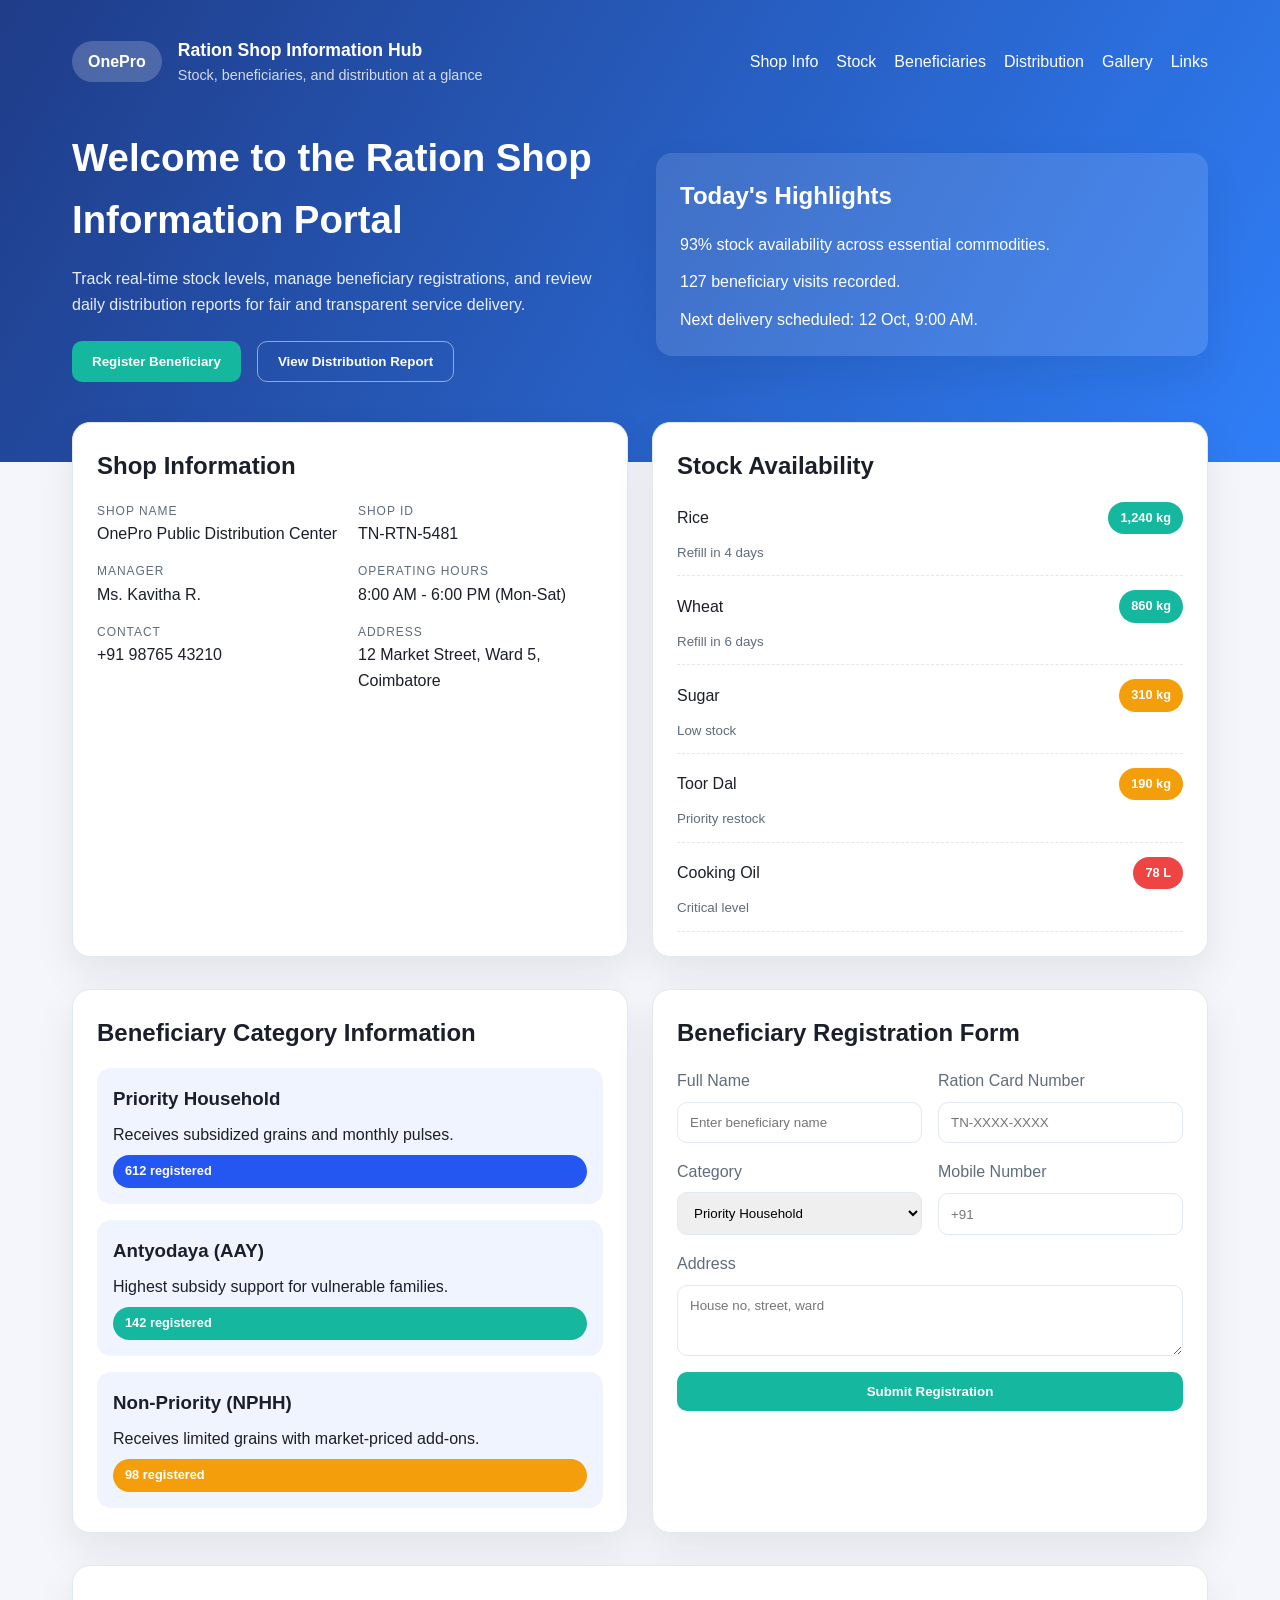
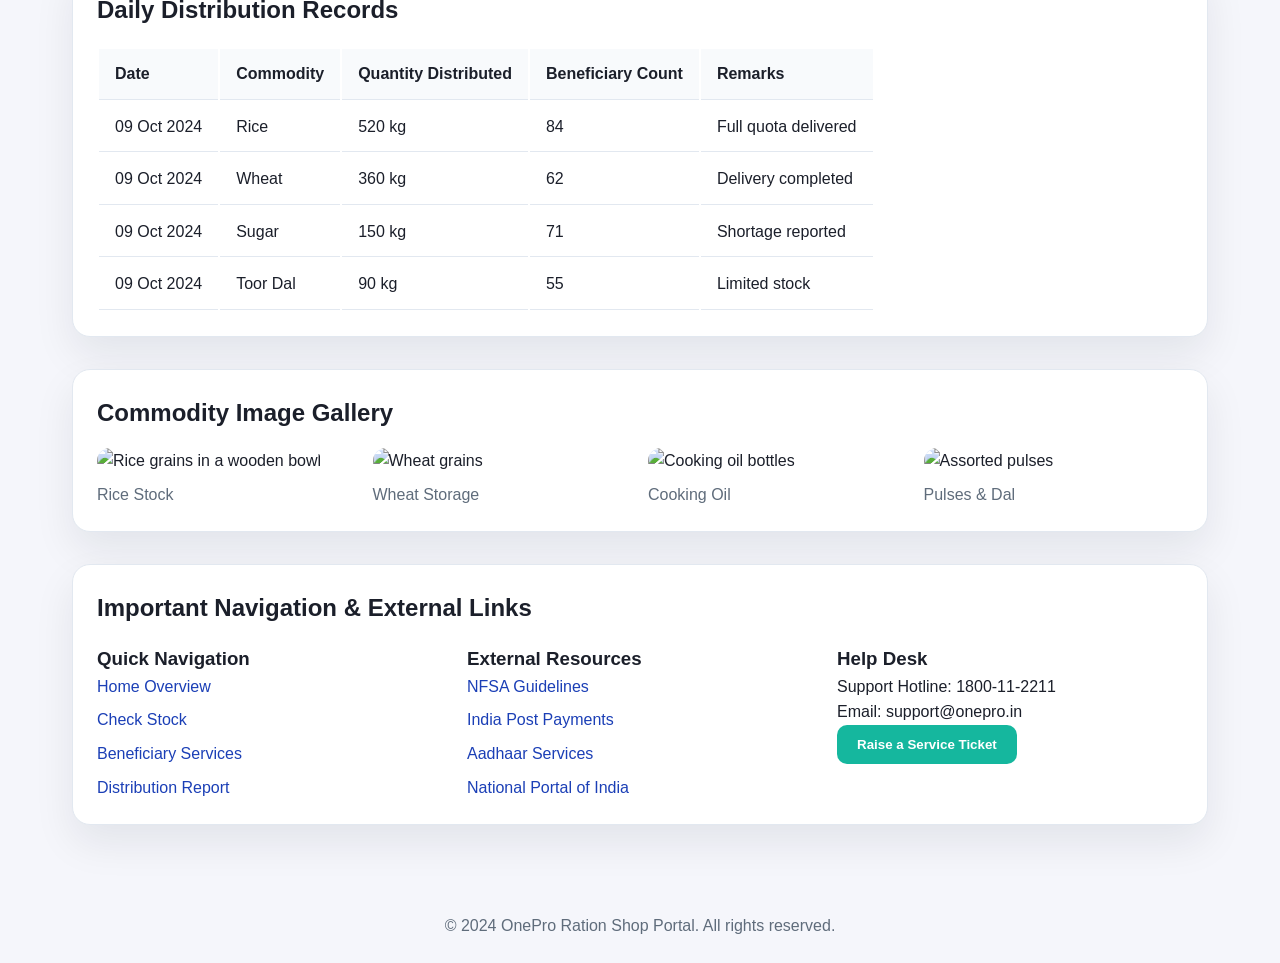
==== index.html @ 74645be6 "Add ration shop info portal layout" ====
<!doctype html>
<html lang="en">
  <head>
    <meta charset="UTF-8" />
    <meta name="viewport" content="width=device-width, initial-scale=1.0" />
    <title>OnePro Ration Shop Portal</title>
    <link rel="stylesheet" href="styles.css" />
  </head>
  <body>
    <header class="hero" id="home">
      <nav class="top-nav">
        <div class="brand">
          <span class="badge">OnePro</span>
          <div>
            <p class="brand-title">Ration Shop Information Hub</p>
            <p class="brand-subtitle">Stock, beneficiaries, and distribution at a glance</p>
          </div>
        </div>
        <div class="nav-links">
          <a href="#shop-info">Shop Info</a>
          <a href="#stock">Stock</a>
          <a href="#beneficiaries">Beneficiaries</a>
          <a href="#distribution">Distribution</a>
          <a href="#gallery">Gallery</a>
          <a href="#links">Links</a>
        </div>
      </nav>

      <section class="hero-content">
        <div>
          <h1>Welcome to the Ration Shop Information Portal</h1>
          <p>
            Track real-time stock levels, manage beneficiary registrations, and review daily
            distribution reports for fair and transparent service delivery.
          </p>
          <div class="hero-actions">
            <button class="primary">Register Beneficiary</button>
            <button class="ghost">View Distribution Report</button>
          </div>
        </div>
        <div class="hero-card">
          <h2>Today&apos;s Highlights</h2>
          <ul>
            <li>93% stock availability across essential commodities.</li>
            <li>127 beneficiary visits recorded.</li>
            <li>Next delivery scheduled: 12 Oct, 9:00 AM.</li>
          </ul>
        </div>
      </section>
    </header>

    <main>
      <section class="card-grid" id="shop-info">
        <article class="info-card">
          <h2>Shop Information</h2>
          <div class="info-grid">
            <div>
              <p class="label">Shop Name</p>
              <p>OnePro Public Distribution Center</p>
            </div>
            <div>
              <p class="label">Shop ID</p>
              <p>TN-RTN-5481</p>
            </div>
            <div>
              <p class="label">Manager</p>
              <p>Ms. Kavitha R.</p>
            </div>
            <div>
              <p class="label">Operating Hours</p>
              <p>8:00 AM - 6:00 PM (Mon-Sat)</p>
            </div>
            <div>
              <p class="label">Contact</p>
              <p>+91 98765 43210</p>
            </div>
            <div>
              <p class="label">Address</p>
              <p>12 Market Street, Ward 5, Coimbatore</p>
            </div>
          </div>
        </article>

        <article class="info-card" id="stock">
          <h2>Stock Availability</h2>
          <ul class="stock-list">
            <li>
              <span>Rice</span>
              <span class="pill success">1,240 kg</span>
              <small>Refill in 4 days</small>
            </li>
            <li>
              <span>Wheat</span>
              <span class="pill success">860 kg</span>
              <small>Refill in 6 days</small>
            </li>
            <li>
              <span>Sugar</span>
              <span class="pill warning">310 kg</span>
              <small>Low stock</small>
            </li>
            <li>
              <span>Toor Dal</span>
              <span class="pill warning">190 kg</span>
              <small>Priority restock</small>
            </li>
            <li>
              <span>Cooking Oil</span>
              <span class="pill danger">78 L</span>
              <small>Critical level</small>
            </li>
          </ul>
        </article>
      </section>

      <section class="split" id="beneficiaries">
        <div class="panel">
          <h2>Beneficiary Category Information</h2>
          <div class="category-card">
            <div>
              <h3>Priority Household</h3>
              <p>Receives subsidized grains and monthly pulses.</p>
              <span class="pill info">612 registered</span>
            </div>
            <div>
              <h3>Antyodaya (AAY)</h3>
              <p>Highest subsidy support for vulnerable families.</p>
              <span class="pill success">142 registered</span>
            </div>
            <div>
              <h3>Non-Priority (NPHH)</h3>
              <p>Receives limited grains with market-priced add-ons.</p>
              <span class="pill warning">98 registered</span>
            </div>
          </div>
        </div>

        <div class="panel">
          <h2>Beneficiary Registration Form</h2>
          <form class="form">
            <div class="form-row">
              <label>
                Full Name
                <input type="text" placeholder="Enter beneficiary name" />
              </label>
              <label>
                Ration Card Number
                <input type="text" placeholder="TN-XXXX-XXXX" />
              </label>
            </div>
            <div class="form-row">
              <label>
                Category
                <select>
                  <option>Priority Household</option>
                  <option>Antyodaya (AAY)</option>
                  <option>Non-Priority (NPHH)</option>
                </select>
              </label>
              <label>
                Mobile Number
                <input type="tel" placeholder="+91" />
              </label>
            </div>
            <label>
              Address
              <textarea rows="3" placeholder="House no, street, ward"></textarea>
            </label>
            <button class="primary" type="submit">Submit Registration</button>
          </form>
        </div>
      </section>

      <section class="info-card" id="distribution">
        <div class="card-header">
          <h2>Daily Distribution Records</h2>
          <div class="card-actions">
            <button class="ghost">Download CSV</button>
            <button class="ghost">Print Summary</button>
          </div>
        </div>
        <div class="table-wrapper">
          <table>
            <thead>
              <tr>
                <th>Date</th>
                <th>Commodity</th>
                <th>Quantity Distributed</th>
                <th>Beneficiary Count</th>
                <th>Remarks</th>
              </tr>
            </thead>
            <tbody>
              <tr>
                <td>09 Oct 2024</td>
                <td>Rice</td>
                <td>520 kg</td>
                <td>84</td>
                <td>Full quota delivered</td>
              </tr>
              <tr>
                <td>09 Oct 2024</td>
                <td>Wheat</td>
                <td>360 kg</td>
                <td>62</td>
                <td>Delivery completed</td>
              </tr>
              <tr>
                <td>09 Oct 2024</td>
                <td>Sugar</td>
                <td>150 kg</td>
                <td>71</td>
                <td>Shortage reported</td>
              </tr>
              <tr>
                <td>09 Oct 2024</td>
                <td>Toor Dal</td>
                <td>90 kg</td>
                <td>55</td>
                <td>Limited stock</td>
              </tr>
            </tbody>
          </table>
        </div>
      </section>

      <section class="info-card" id="gallery">
        <h2>Commodity Image Gallery</h2>
        <div class="gallery">
          <figure>
            <img
              src="https://images.unsplash.com/photo-1509440159596-0249088772ff?auto=format&fit=crop&w=500&q=80"
              alt="Rice grains in a wooden bowl"
            />
            <figcaption>Rice Stock</figcaption>
          </figure>
          <figure>
            <img
              src="https://images.unsplash.com/photo-1509440159596-0249088772ff?auto=format&fit=crop&w=500&q=80"
              alt="Wheat grains"
            />
            <figcaption>Wheat Storage</figcaption>
          </figure>
          <figure>
            <img
              src="https://images.unsplash.com/photo-1464226184884-fa280b87c399?auto=format&fit=crop&w=500&q=80"
              alt="Cooking oil bottles"
            />
            <figcaption>Cooking Oil</figcaption>
          </figure>
          <figure>
            <img
              src="https://images.unsplash.com/photo-1604908176997-125f25cc6f3d?auto=format&fit=crop&w=500&q=80"
              alt="Assorted pulses"
            />
            <figcaption>Pulses &amp; Dal</figcaption>
          </figure>
        </div>
      </section>

      <section class="info-card" id="links">
        <h2>Important Navigation &amp; External Links</h2>
        <div class="links-grid">
          <div>
            <h3>Quick Navigation</h3>
            <ul>
              <li><a href="#home">Home Overview</a></li>
              <li><a href="#stock">Check Stock</a></li>
              <li><a href="#beneficiaries">Beneficiary Services</a></li>
              <li><a href="#distribution">Distribution Report</a></li>
            </ul>
          </div>
          <div>
            <h3>External Resources</h3>
            <ul>
              <li><a href="https://nfsa.gov.in" target="_blank" rel="noreferrer">NFSA Guidelines</a></li>
              <li><a href="https://www.indiapost.gov.in" target="_blank" rel="noreferrer">India Post Payments</a></li>
              <li><a href="https://www.uidai.gov.in" target="_blank" rel="noreferrer">Aadhaar Services</a></li>
              <li><a href="https://www.india.gov.in" target="_blank" rel="noreferrer">National Portal of India</a></li>
            </ul>
          </div>
          <div>
            <h3>Help Desk</h3>
            <p>Support Hotline: 1800-11-2211</p>
            <p>Email: support@onepro.in</p>
            <button class="primary">Raise a Service Ticket</button>
          </div>
        </div>
      </section>
    </main>

    <footer>
      <p>© 2024 OnePro Ration Shop Portal. All rights reserved.</p>
    </footer>
  </body>
</html>
---- styles.css ----
:root {
  color-scheme: light;
  --bg: #f5f6fb;
  --card: #ffffff;
  --text: #1b1f2a;
  --muted: #5f6c7b;
  --primary: #2456f1;
  --primary-dark: #1b3fb6;
  --accent: #15b79e;
  --warning: #f59e0b;
  --danger: #ef4444;
  --border: #e2e8f0;
  --shadow: 0 18px 40px rgba(15, 23, 42, 0.08);
}

* {
  box-sizing: border-box;
  margin: 0;
  padding: 0;
  font-family: "Inter", "Segoe UI", sans-serif;
}

body {
  background: var(--bg);
  color: var(--text);
  line-height: 1.6;
}

.hero {
  background: linear-gradient(120deg, #1f3c88, #2f7ef7);
  color: #fff;
  padding: 36px 72px 80px;
}

.top-nav {
  display: flex;
  justify-content: space-between;
  align-items: center;
  gap: 24px;
  flex-wrap: wrap;
}

.brand {
  display: flex;
  align-items: center;
  gap: 16px;
}

.badge {
  background: rgba(255, 255, 255, 0.2);
  border-radius: 999px;
  padding: 8px 16px;
  font-weight: 600;
}

.brand-title {
  font-size: 1.1rem;
  font-weight: 600;
}

.brand-subtitle {
  font-size: 0.9rem;
  opacity: 0.8;
}

.nav-links {
  display: flex;
  gap: 18px;
  flex-wrap: wrap;
}

.nav-links a {
  color: #fff;
  text-decoration: none;
  font-weight: 500;
}

.hero-content {
  margin-top: 40px;
  display: grid;
  grid-template-columns: repeat(auto-fit, minmax(260px, 1fr));
  gap: 32px;
  align-items: center;
}

.hero-content h1 {
  font-size: clamp(2rem, 3vw, 2.8rem);
  margin-bottom: 16px;
}

.hero-content p {
  margin-bottom: 24px;
  opacity: 0.9;
}

.hero-actions {
  display: flex;
  gap: 16px;
  flex-wrap: wrap;
}

button {
  border: none;
  padding: 12px 20px;
  border-radius: 10px;
  font-weight: 600;
  cursor: pointer;
}

button.primary {
  background: var(--accent);
  color: #fff;
}

button.ghost {
  background: transparent;
  color: #fff;
  border: 1px solid rgba(255, 255, 255, 0.5);
}

.hero-card {
  background: rgba(255, 255, 255, 0.12);
  border-radius: 16px;
  padding: 24px;
  box-shadow: var(--shadow);
}

.hero-card ul {
  list-style: none;
  margin-top: 16px;
  display: grid;
  gap: 12px;
}

main {
  max-width: 1200px;
  margin: -40px auto 0;
  padding: 0 32px 64px;
  display: flex;
  flex-direction: column;
  gap: 32px;
}

.card-grid {
  display: grid;
  gap: 24px;
  grid-template-columns: repeat(auto-fit, minmax(280px, 1fr));
}

.info-card {
  background: var(--card);
  border-radius: 18px;
  padding: 24px;
  box-shadow: var(--shadow);
  border: 1px solid var(--border);
}

.info-grid {
  display: grid;
  grid-template-columns: repeat(auto-fit, minmax(180px, 1fr));
  gap: 16px;
  margin-top: 16px;
}

.label {
  font-size: 0.75rem;
  text-transform: uppercase;
  letter-spacing: 0.08em;
  color: var(--muted);
}

.stock-list {
  list-style: none;
  margin-top: 16px;
  display: grid;
  gap: 14px;
}

.stock-list li {
  display: grid;
  grid-template-columns: 1fr auto;
  gap: 8px;
  align-items: center;
  padding-bottom: 12px;
  border-bottom: 1px dashed var(--border);
}

.stock-list small {
  grid-column: 1 / -1;
  color: var(--muted);
}

.pill {
  padding: 6px 12px;
  border-radius: 999px;
  font-size: 0.8rem;
  font-weight: 600;
  color: #fff;
}

.pill.success {
  background: var(--accent);
}

.pill.warning {
  background: var(--warning);
}

.pill.danger {
  background: var(--danger);
}

.pill.info {
  background: var(--primary);
}

.split {
  display: grid;
  grid-template-columns: repeat(auto-fit, minmax(280px, 1fr));
  gap: 24px;
}

.panel {
  background: var(--card);
  border-radius: 18px;
  padding: 24px;
  border: 1px solid var(--border);
  box-shadow: var(--shadow);
}

.category-card {
  display: grid;
  gap: 16px;
  margin-top: 16px;
}

.category-card div {
  background: #f0f4ff;
  border-radius: 14px;
  padding: 16px;
  display: grid;
  gap: 8px;
}

.form {
  display: grid;
  gap: 16px;
  margin-top: 16px;
}

.form-row {
  display: grid;
  grid-template-columns: repeat(auto-fit, minmax(200px, 1fr));
  gap: 16px;
}

label {
  display: grid;
  gap: 8px;
  font-weight: 500;
  color: var(--muted);
}

input,
select,
textarea {
  padding: 12px;
  border-radius: 10px;
  border: 1px solid var(--border);
}

.card-header {
  display: flex;
  justify-content: space-between;
  align-items: center;
  flex-wrap: wrap;
  gap: 16px;
}

.card-actions {
  display: flex;
  gap: 12px;
  flex-wrap: wrap;
}

.table-wrapper {
  overflow-x: auto;
  margin-top: 16px;
}

th,
td {
  padding: 12px 16px;
  text-align: left;
  border-bottom: 1px solid var(--border);
}

th {
  background: #f8fafc;
  font-weight: 600;
}

.gallery {
  display: grid;
  grid-template-columns: repeat(auto-fit, minmax(200px, 1fr));
  gap: 16px;
  margin-top: 16px;
}

.gallery img {
  width: 100%;
  border-radius: 14px;
  height: 150px;
  object-fit: cover;
}

figcaption {
  margin-top: 8px;
  color: var(--muted);
}

.links-grid {
  display: grid;
  grid-template-columns: repeat(auto-fit, minmax(220px, 1fr));
  gap: 24px;
  margin-top: 16px;
}

.links-grid ul {
  list-style: none;
  display: grid;
  gap: 8px;
}

.links-grid a {
  text-decoration: none;
  color: var(--primary-dark);
  font-weight: 500;
}

footer {
  text-align: center;
  padding: 24px;
  color: var(--muted);
}

@media (max-width: 720px) {
  .hero {
    padding: 32px 24px 64px;
  }

  main {
    margin-top: -32px;
    padding: 0 20px 48px;
  }

  .card-header {
    flex-direction: column;
    align-items: flex-start;
  }
}
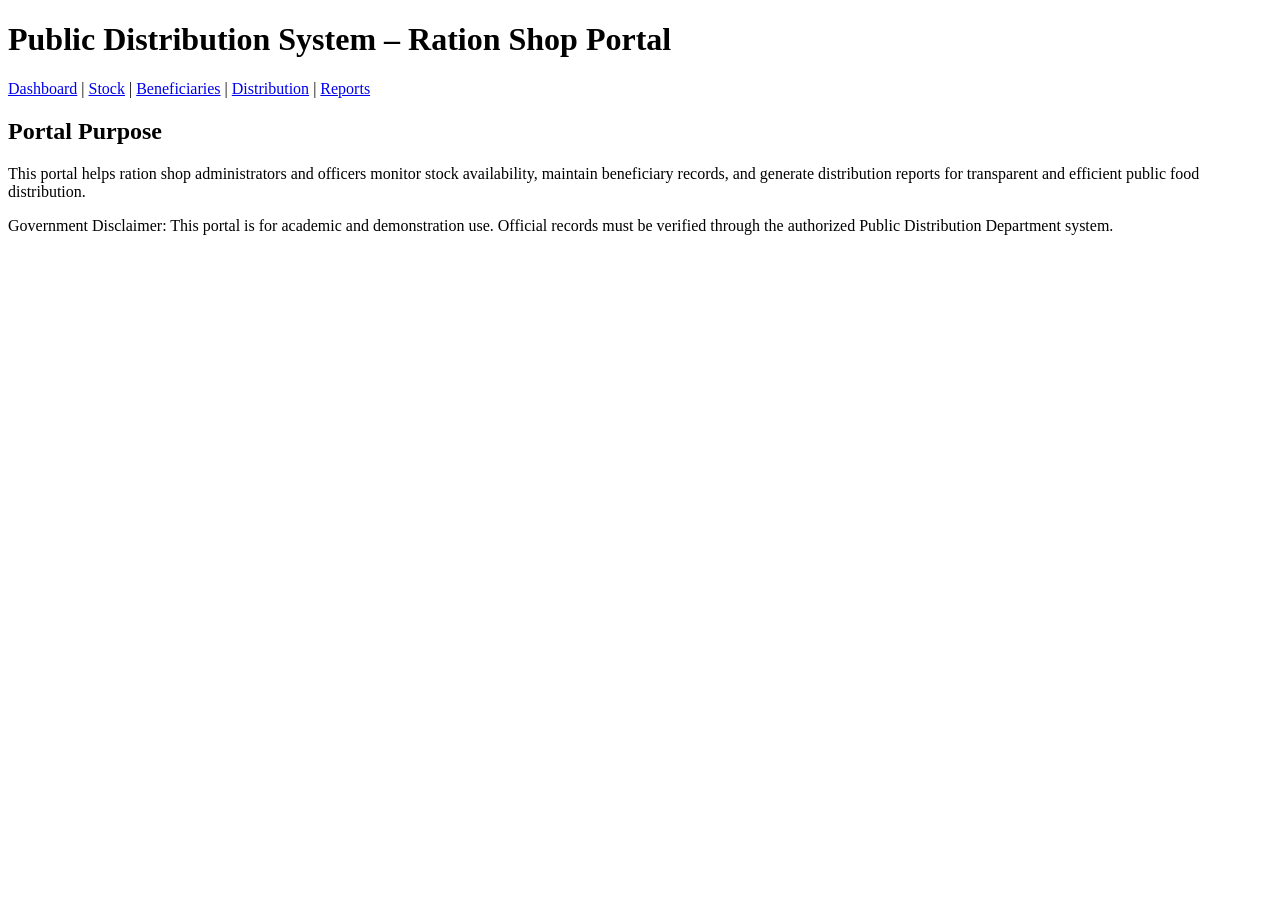
==== commit 98d1ba7a: "Create HTML deliverables for ration shop management tasks" ====
--- a/index.html
+++ b/index.html
@@ -1,296 +1,36 @@
 <!doctype html>
-<html lang="en">
+<html lang="en" dir="ltr">
   <head>
     <meta charset="UTF-8" />
     <meta name="viewport" content="width=device-width, initial-scale=1.0" />
-    <title>OnePro Ration Shop Portal</title>
-    <link rel="stylesheet" href="styles.css" />
+    <title>Public Distribution System – Ration Shop Portal</title>
   </head>
-  <body>
-    <header class="hero" id="home">
-      <nav class="top-nav">
-        <div class="brand">
-          <span class="badge">OnePro</span>
-          <div>
-            <p class="brand-title">Ration Shop Information Hub</p>
-            <p class="brand-subtitle">Stock, beneficiaries, and distribution at a glance</p>
-          </div>
-        </div>
-        <div class="nav-links">
-          <a href="#shop-info">Shop Info</a>
-          <a href="#stock">Stock</a>
-          <a href="#beneficiaries">Beneficiaries</a>
-          <a href="#distribution">Distribution</a>
-          <a href="#gallery">Gallery</a>
-          <a href="#links">Links</a>
-        </div>
+  <body id="home-page" class="portal" data-page="home">
+    <header title="Ration Shop Main Header">
+      <h1>Public Distribution System – Ration Shop Portal</h1>
+      <nav aria-label="Main Navigation">
+        <a href="#dashboard">Dashboard</a> |
+        <a href="stock-list.html">Stock</a> |
+        <a href="beneficiary-form.html">Beneficiaries</a> |
+        <a href="distribution-table.html">Distribution</a> |
+        <a href="important-links.html">Reports</a>
       </nav>
-
-      <section class="hero-content">
-        <div>
-          <h1>Welcome to the Ration Shop Information Portal</h1>
-          <p>
-            Track real-time stock levels, manage beneficiary registrations, and review daily
-            distribution reports for fair and transparent service delivery.
-          </p>
-          <div class="hero-actions">
-            <button class="primary">Register Beneficiary</button>
-            <button class="ghost">View Distribution Report</button>
-          </div>
-        </div>
-        <div class="hero-card">
-          <h2>Today&apos;s Highlights</h2>
-          <ul>
-            <li>93% stock availability across essential commodities.</li>
-            <li>127 beneficiary visits recorded.</li>
-            <li>Next delivery scheduled: 12 Oct, 9:00 AM.</li>
-          </ul>
-        </div>
-      </section>
     </header>
 
-    <main>
-      <section class="card-grid" id="shop-info">
-        <article class="info-card">
-          <h2>Shop Information</h2>
-          <div class="info-grid">
-            <div>
-              <p class="label">Shop Name</p>
-              <p>OnePro Public Distribution Center</p>
-            </div>
-            <div>
-              <p class="label">Shop ID</p>
-              <p>TN-RTN-5481</p>
-            </div>
-            <div>
-              <p class="label">Manager</p>
-              <p>Ms. Kavitha R.</p>
-            </div>
-            <div>
-              <p class="label">Operating Hours</p>
-              <p>8:00 AM - 6:00 PM (Mon-Sat)</p>
-            </div>
-            <div>
-              <p class="label">Contact</p>
-              <p>+91 98765 43210</p>
-            </div>
-            <div>
-              <p class="label">Address</p>
-              <p>12 Market Street, Ward 5, Coimbatore</p>
-            </div>
-          </div>
-        </article>
-
-        <article class="info-card" id="stock">
-          <h2>Stock Availability</h2>
-          <ul class="stock-list">
-            <li>
-              <span>Rice</span>
-              <span class="pill success">1,240 kg</span>
-              <small>Refill in 4 days</small>
-            </li>
-            <li>
-              <span>Wheat</span>
-              <span class="pill success">860 kg</span>
-              <small>Refill in 6 days</small>
-            </li>
-            <li>
-              <span>Sugar</span>
-              <span class="pill warning">310 kg</span>
-              <small>Low stock</small>
-            </li>
-            <li>
-              <span>Toor Dal</span>
-              <span class="pill warning">190 kg</span>
-              <small>Priority restock</small>
-            </li>
-            <li>
-              <span>Cooking Oil</span>
-              <span class="pill danger">78 L</span>
-              <small>Critical level</small>
-            </li>
-          </ul>
-        </article>
-      </section>
-
-      <section class="split" id="beneficiaries">
-        <div class="panel">
-          <h2>Beneficiary Category Information</h2>
-          <div class="category-card">
-            <div>
-              <h3>Priority Household</h3>
-              <p>Receives subsidized grains and monthly pulses.</p>
-              <span class="pill info">612 registered</span>
-            </div>
-            <div>
-              <h3>Antyodaya (AAY)</h3>
-              <p>Highest subsidy support for vulnerable families.</p>
-              <span class="pill success">142 registered</span>
-            </div>
-            <div>
-              <h3>Non-Priority (NPHH)</h3>
-              <p>Receives limited grains with market-priced add-ons.</p>
-              <span class="pill warning">98 registered</span>
-            </div>
-          </div>
-        </div>
-
-        <div class="panel">
-          <h2>Beneficiary Registration Form</h2>
-          <form class="form">
-            <div class="form-row">
-              <label>
-                Full Name
-                <input type="text" placeholder="Enter beneficiary name" />
-              </label>
-              <label>
-                Ration Card Number
-                <input type="text" placeholder="TN-XXXX-XXXX" />
-              </label>
-            </div>
-            <div class="form-row">
-              <label>
-                Category
-                <select>
-                  <option>Priority Household</option>
-                  <option>Antyodaya (AAY)</option>
-                  <option>Non-Priority (NPHH)</option>
-                </select>
-              </label>
-              <label>
-                Mobile Number
-                <input type="tel" placeholder="+91" />
-              </label>
-            </div>
-            <label>
-              Address
-              <textarea rows="3" placeholder="House no, street, ward"></textarea>
-            </label>
-            <button class="primary" type="submit">Submit Registration</button>
-          </form>
-        </div>
-      </section>
-
-      <section class="info-card" id="distribution">
-        <div class="card-header">
-          <h2>Daily Distribution Records</h2>
-          <div class="card-actions">
-            <button class="ghost">Download CSV</button>
-            <button class="ghost">Print Summary</button>
-          </div>
-        </div>
-        <div class="table-wrapper">
-          <table>
-            <thead>
-              <tr>
-                <th>Date</th>
-                <th>Commodity</th>
-                <th>Quantity Distributed</th>
-                <th>Beneficiary Count</th>
-                <th>Remarks</th>
-              </tr>
-            </thead>
-            <tbody>
-              <tr>
-                <td>09 Oct 2024</td>
-                <td>Rice</td>
-                <td>520 kg</td>
-                <td>84</td>
-                <td>Full quota delivered</td>
-              </tr>
-              <tr>
-                <td>09 Oct 2024</td>
-                <td>Wheat</td>
-                <td>360 kg</td>
-                <td>62</td>
-                <td>Delivery completed</td>
-              </tr>
-              <tr>
-                <td>09 Oct 2024</td>
-                <td>Sugar</td>
-                <td>150 kg</td>
-                <td>71</td>
-                <td>Shortage reported</td>
-              </tr>
-              <tr>
-                <td>09 Oct 2024</td>
-                <td>Toor Dal</td>
-                <td>90 kg</td>
-                <td>55</td>
-                <td>Limited stock</td>
-              </tr>
-            </tbody>
-          </table>
-        </div>
-      </section>
-
-      <section class="info-card" id="gallery">
-        <h2>Commodity Image Gallery</h2>
-        <div class="gallery">
-          <figure>
-            <img
-              src="https://images.unsplash.com/photo-1509440159596-0249088772ff?auto=format&fit=crop&w=500&q=80"
-              alt="Rice grains in a wooden bowl"
-            />
-            <figcaption>Rice Stock</figcaption>
-          </figure>
-          <figure>
-            <img
-              src="https://images.unsplash.com/photo-1509440159596-0249088772ff?auto=format&fit=crop&w=500&q=80"
-              alt="Wheat grains"
-            />
-            <figcaption>Wheat Storage</figcaption>
-          </figure>
-          <figure>
-            <img
-              src="https://images.unsplash.com/photo-1464226184884-fa280b87c399?auto=format&fit=crop&w=500&q=80"
-              alt="Cooking oil bottles"
-            />
-            <figcaption>Cooking Oil</figcaption>
-          </figure>
-          <figure>
-            <img
-              src="https://images.unsplash.com/photo-1604908176997-125f25cc6f3d?auto=format&fit=crop&w=500&q=80"
-              alt="Assorted pulses"
-            />
-            <figcaption>Pulses &amp; Dal</figcaption>
-          </figure>
-        </div>
-      </section>
-
-      <section class="info-card" id="links">
-        <h2>Important Navigation &amp; External Links</h2>
-        <div class="links-grid">
-          <div>
-            <h3>Quick Navigation</h3>
-            <ul>
-              <li><a href="#home">Home Overview</a></li>
-              <li><a href="#stock">Check Stock</a></li>
-              <li><a href="#beneficiaries">Beneficiary Services</a></li>
-              <li><a href="#distribution">Distribution Report</a></li>
-            </ul>
-          </div>
-          <div>
-            <h3>External Resources</h3>
-            <ul>
-              <li><a href="https://nfsa.gov.in" target="_blank" rel="noreferrer">NFSA Guidelines</a></li>
-              <li><a href="https://www.indiapost.gov.in" target="_blank" rel="noreferrer">India Post Payments</a></li>
-              <li><a href="https://www.uidai.gov.in" target="_blank" rel="noreferrer">Aadhaar Services</a></li>
-              <li><a href="https://www.india.gov.in" target="_blank" rel="noreferrer">National Portal of India</a></li>
-            </ul>
-          </div>
-          <div>
-            <h3>Help Desk</h3>
-            <p>Support Hotline: 1800-11-2211</p>
-            <p>Email: support@onepro.in</p>
-            <button class="primary">Raise a Service Ticket</button>
-          </div>
-        </div>
-      </section>
+    <main id="dashboard" title="Portal Overview">
+      <h2>Portal Purpose</h2>
+      <p>
+        This portal helps ration shop administrators and officers monitor stock availability,
+        maintain beneficiary records, and generate distribution reports for transparent and
+        efficient public food distribution.
+      </p>
     </main>
 
     <footer>
-      <p>© 2024 OnePro Ration Shop Portal. All rights reserved.</p>
+      <p>
+        Government Disclaimer: This portal is for academic and demonstration use. Official records
+        must be verified through the authorized Public Distribution Department system.
+      </p>
     </footer>
   </body>
 </html>
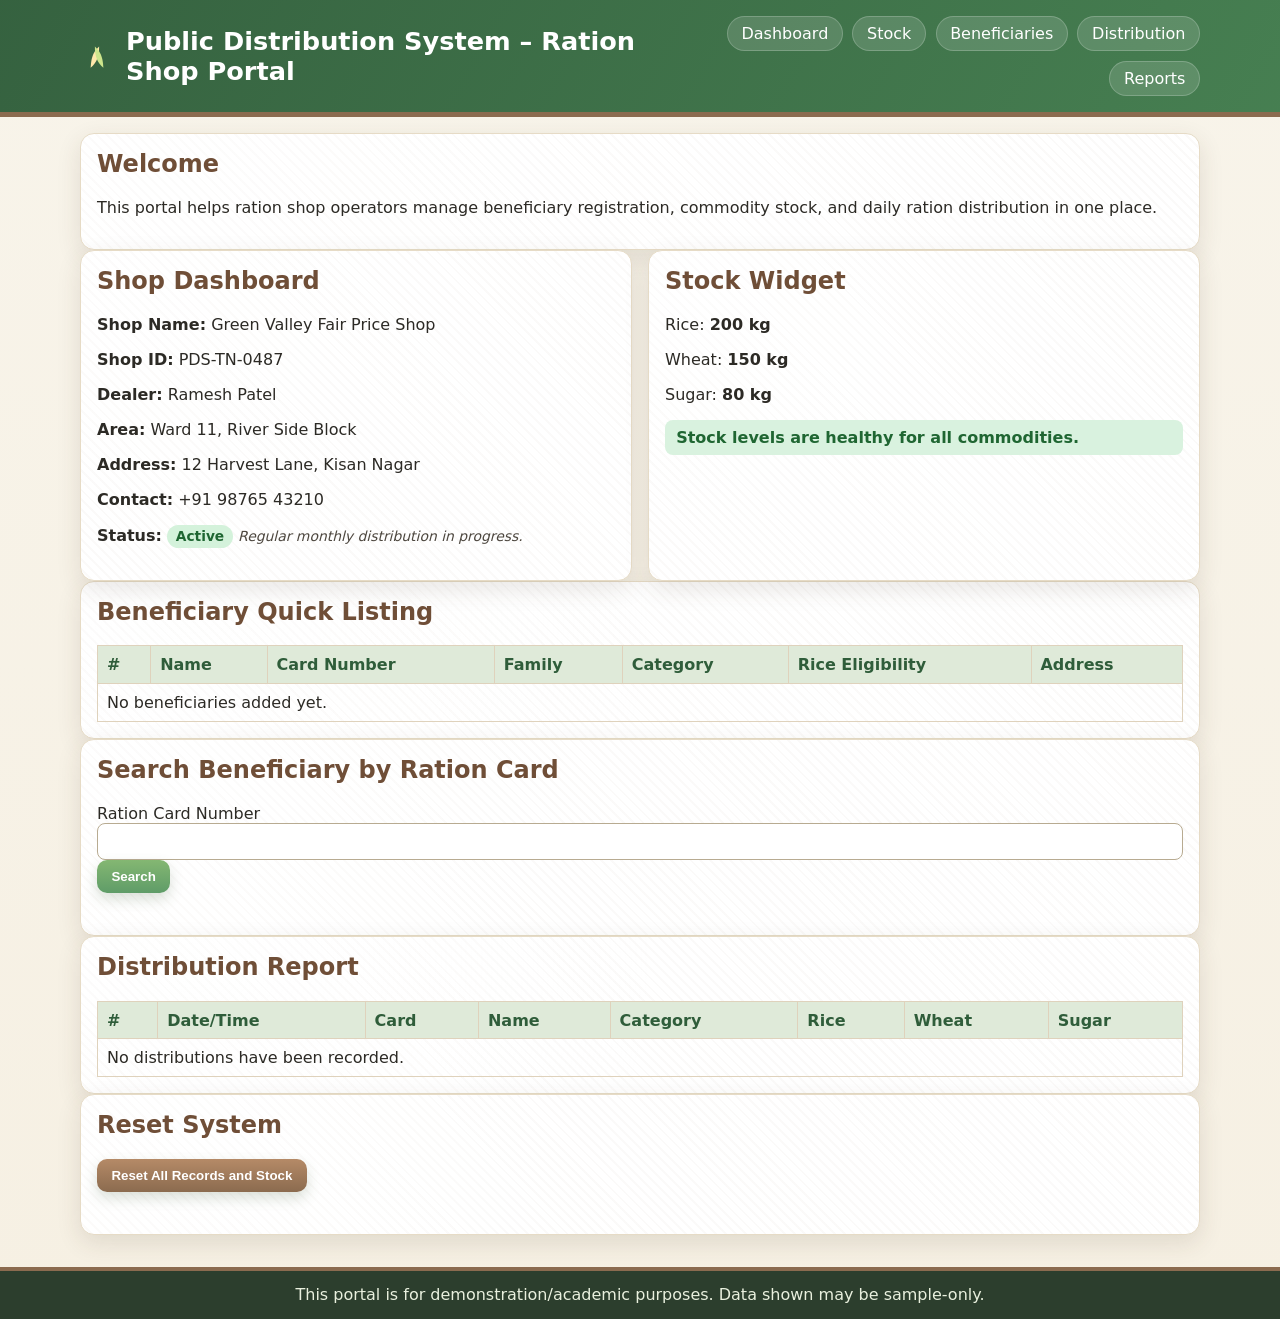
==== commit 24451d15: "Build complete multi-page PDS ration shop portal" ====
--- a/index.html
+++ b/index.html
@@ -1,36 +1,93 @@
 <!doctype html>
-<html lang="en" dir="ltr">
-  <head>
-    <meta charset="UTF-8" />
-    <meta name="viewport" content="width=device-width, initial-scale=1.0" />
-    <title>Public Distribution System – Ration Shop Portal</title>
-  </head>
-  <body id="home-page" class="portal" data-page="home">
-    <header title="Ration Shop Main Header">
-      <h1>Public Distribution System – Ration Shop Portal</h1>
-      <nav aria-label="Main Navigation">
-        <a href="#dashboard">Dashboard</a> |
-        <a href="stock-list.html">Stock</a> |
-        <a href="beneficiary-form.html">Beneficiaries</a> |
-        <a href="distribution-table.html">Distribution</a> |
-        <a href="important-links.html">Reports</a>
+<html lang="en">
+<head>
+  <meta charset="UTF-8" />
+  <meta name="viewport" content="width=device-width, initial-scale=1.0" />
+  <title>PDS Ration Shop Portal - Dashboard</title>
+  <link rel="stylesheet" href="styles.css" />
+</head>
+<body>
+  <header class="site-header">
+    <div class="site-header-wrap">
+      <div class="brand">
+        <svg class="grain-icon" viewBox="0 0 64 64" aria-hidden="true"><path fill="#ffe8ab" d="M20 54c12-10 16-22 16-40-9 8-15 18-16 40z"/><path fill="#cde58c" d="M44 54C32 44 28 32 28 14c9 8 15 18 16 40z"/></svg>
+        <h1>Public Distribution System – Ration Shop Portal</h1>
+      </div>
+      <nav class="site-nav" aria-label="Main menu">
+        <ul>
+          <li><a href="index.html">Dashboard</a></li>
+          <li><a href="stock-list.html">Stock</a></li>
+          <li><a href="beneficiary-form.html">Beneficiaries</a></li>
+          <li><a href="distribution-table.html">Distribution</a></li>
+          <li><a href="#reports">Reports</a></li>
+        </ul>
       </nav>
-    </header>
+    </div>
+  </header>
 
-    <main id="dashboard" title="Portal Overview">
-      <h2>Portal Purpose</h2>
-      <p>
-        This portal helps ration shop administrators and officers monitor stock availability,
-        maintain beneficiary records, and generate distribution reports for transparent and
-        efficient public food distribution.
-      </p>
-    </main>
+  <main class="container">
+    <section class="card">
+      <h2>Welcome</h2>
+      <p>This portal helps ration shop operators manage beneficiary registration, commodity stock, and daily ration distribution in one place.</p>
+    </section>
 
-    <footer>
-      <p>
-        Government Disclaimer: This portal is for academic and demonstration use. Official records
-        must be verified through the authorized Public Distribution Department system.
-      </p>
-    </footer>
-  </body>
+    <section class="shelf-grid">
+      <section class="card">
+        <h2>Shop Dashboard</h2>
+        <div data-shop-details></div>
+      </section>
+
+      <section class="card">
+        <h2>Stock Widget</h2>
+        <p>Rice: <strong data-stock-rice></strong></p>
+        <p>Wheat: <strong data-stock-wheat></strong></p>
+        <p>Sugar: <strong data-stock-sugar></strong></p>
+        <div data-low-stock-alert class="alert" aria-live="polite"></div>
+      </section>
+    </section>
+
+    <section class="card">
+      <h2>Beneficiary Quick Listing</h2>
+      <div class="table-wrap">
+        <table>
+          <thead>
+            <tr><th>#</th><th>Name</th><th>Card Number</th><th>Family</th><th>Category</th><th>Rice Eligibility</th><th>Address</th></tr>
+          </thead>
+          <tbody data-beneficiaries-body></tbody>
+        </table>
+      </div>
+    </section>
+
+    <section class="card">
+      <h2>Search Beneficiary by Ration Card</h2>
+      <form data-search-form>
+        <label for="search-card-index">Ration Card Number</label>
+        <input id="search-card-index" data-search-input required pattern="\d{10}" />
+        <button type="submit">Search</button>
+        <div data-search-output class="alert" aria-live="polite"></div>
+      </form>
+    </section>
+
+    <section class="card" id="reports">
+      <h2>Distribution Report</h2>
+      <div class="table-wrap">
+        <table>
+          <thead>
+            <tr><th>#</th><th>Date/Time</th><th>Card</th><th>Name</th><th>Category</th><th>Rice</th><th>Wheat</th><th>Sugar</th></tr>
+          </thead>
+          <tbody data-distribution-body></tbody>
+        </table>
+      </div>
+    </section>
+
+    <section class="card">
+      <h2>Reset System</h2>
+      <button id="reset-system-btn" class="btn-secondary">Reset All Records and Stock</button>
+      <div id="reset-status" class="alert" aria-live="polite"></div>
+    </section>
+  </main>
+
+  <footer class="site-footer">This portal is for demonstration/academic purposes. Data shown may be sample-only.</footer>
+  <script src="app.js"></script>
+</body>
 </html>
--- a/styles.css
+++ b/styles.css
@@ -0,0 +1,218 @@
+:root {
+  --green-900: #2f5d3a;
+  --green-700: #3f7a4b;
+  --green-500: #5f9c68;
+  --brown-700: #6f4e37;
+  --brown-500: #8b6b4f;
+  --cream-100: #f6f0e3;
+  --cream-200: #ebe2cf;
+  --text-900: #2c2a25;
+  --text-700: #4d473f;
+  --danger: #b53a2f;
+  --warning-bg: #fff3c2;
+  --card-shadow: 0 8px 24px rgba(63, 50, 35, 0.12);
+  --radius: 14px;
+}
+
+* { box-sizing: border-box; }
+
+body {
+  margin: 0;
+  font-family: "Segoe UI", system-ui, -apple-system, sans-serif;
+  background: linear-gradient(180deg, #f8f4ea, var(--cream-100));
+  color: var(--text-900);
+}
+
+a { color: var(--green-900); }
+
+img { max-width: 100%; display: block; }
+
+.site-header {
+  background: linear-gradient(120deg, rgba(47,93,58,0.97), rgba(63,122,75,0.96));
+  color: #fff;
+  padding: 1rem;
+  border-bottom: 5px solid var(--brown-500);
+}
+
+.brand {
+  display: flex;
+  align-items: center;
+  gap: 0.75rem;
+}
+
+.brand h1 {
+  margin: 0;
+  font-size: clamp(1.1rem, 3.4vw, 1.6rem);
+}
+
+.grain-icon { width: 34px; height: 34px; flex-shrink: 0; }
+
+.site-nav ul {
+  list-style: none;
+  margin: 1rem 0 0;
+  padding: 0;
+  display: flex;
+  flex-wrap: wrap;
+  gap: 0.6rem;
+}
+
+.site-nav a {
+  display: inline-block;
+  text-decoration: none;
+  background: rgba(255,255,255,0.14);
+  color: #fff;
+  padding: 0.45rem 0.85rem;
+  border-radius: 999px;
+  border: 1px solid rgba(255,255,255,0.2);
+}
+
+.site-nav a:hover { background: rgba(255,255,255,0.24); }
+
+.site-nav a:focus-visible,
+button:focus-visible,
+input:focus-visible,
+textarea:focus-visible,
+select:focus-visible {
+  outline: 3px solid #f9d06b;
+  outline-offset: 2px;
+}
+
+.container {
+  width: min(1120px, 94%);
+  margin: 1rem auto 2rem;
+}
+
+.shelf-grid {
+  display: grid;
+  gap: 1rem;
+  grid-template-columns: repeat(auto-fit, minmax(260px, 1fr));
+}
+
+.card {
+  background:
+    radial-gradient(circle at 10% 15%, rgba(255,255,255,0.35), transparent 45%),
+    repeating-linear-gradient(45deg, rgba(139,107,79,0.035), rgba(139,107,79,0.035) 2px, transparent 2px, transparent 7px),
+    #fff;
+  border: 1px solid #e6dbc6;
+  box-shadow: var(--card-shadow);
+  border-radius: var(--radius);
+  padding: 1rem;
+}
+
+.card h2, .card h3 { margin-top: 0; color: var(--brown-700); }
+
+button,
+.btn {
+  cursor: pointer;
+  border: none;
+  border-radius: 10px;
+  background: linear-gradient(180deg, #84b772, #5f9c68);
+  color: #fff;
+  font-weight: 600;
+  padding: 0.56rem 0.9rem;
+  box-shadow: 0 6px 14px rgba(70, 102, 60, 0.2);
+}
+
+button:hover,
+.btn:hover { filter: brightness(1.07); }
+
+.btn-secondary {
+  background: linear-gradient(180deg, #b58a67, #8b6b4f);
+}
+
+.form-grid {
+  display: grid;
+  gap: 0.75rem;
+  grid-template-columns: repeat(auto-fit, minmax(200px, 1fr));
+}
+
+.form-field {
+  display: flex;
+  flex-direction: column;
+  gap: 0.35rem;
+  border-bottom: 1px dotted #c2b7a2;
+  padding-bottom: 0.4rem;
+}
+
+input, select, textarea {
+  width: 100%;
+  padding: 0.5rem;
+  border: 1px solid #b8ab91;
+  border-radius: 8px;
+  font: inherit;
+}
+
+textarea { min-height: 84px; }
+
+.table-wrap { overflow-x: auto; }
+
+table {
+  width: 100%;
+  border-collapse: collapse;
+  min-width: 540px;
+}
+
+th, td {
+  border: 1px solid #dfd2bc;
+  padding: 0.56rem;
+  text-align: left;
+}
+
+th { background: #dfead9; color: #2f5d3a; }
+tr:nth-child(even) td { background: #fcf8ef; }
+
+.badge {
+  display: inline-block;
+  padding: 0.2rem 0.55rem;
+  border-radius: 999px;
+  font-weight: 600;
+  font-size: 0.86rem;
+}
+
+.badge-active { background: #d4f2db; color: #1f6632; }
+.badge-inactive { background: #f5d8d5; color: #8f2f26; }
+.badge-priority { background: #2f5d3a; color: #fff; }
+
+.alert {
+  margin-top: 0.6rem;
+  padding: 0.5rem 0.7rem;
+  border-radius: 8px;
+  font-weight: 600;
+}
+
+.alert-error { background: #f8d8d5; color: #7e2219; }
+.alert-warning { background: var(--warning-bg); color: #684f12; border: 1px solid #e5cc74; }
+.alert-success { background: #d9f2df; color: #1f6632; }
+.small { font-size: 0.87rem; color: var(--text-700); }
+.hidden { display: none; }
+
+dl { margin: 0; }
+dt { font-weight: 700; margin-top: 0.55rem; }
+dd { margin: 0 0 0.25rem 0.5rem; }
+
+.gallery-grid {
+  display: grid;
+  gap: 1rem;
+  grid-template-columns: repeat(auto-fit, minmax(220px, 1fr));
+}
+
+.site-footer {
+  background: #2c3e2d;
+  color: #e9f0de;
+  padding: 0.9rem;
+  text-align: center;
+  border-top: 4px solid var(--brown-500);
+}
+
+@media (min-width: 860px) {
+  .site-header-wrap {
+    width: min(1120px, 94%);
+    margin: 0 auto;
+    display: flex;
+    justify-content: space-between;
+    align-items: center;
+    gap: 1rem;
+  }
+
+  .site-nav ul { margin-top: 0; justify-content: flex-end; }
+}
